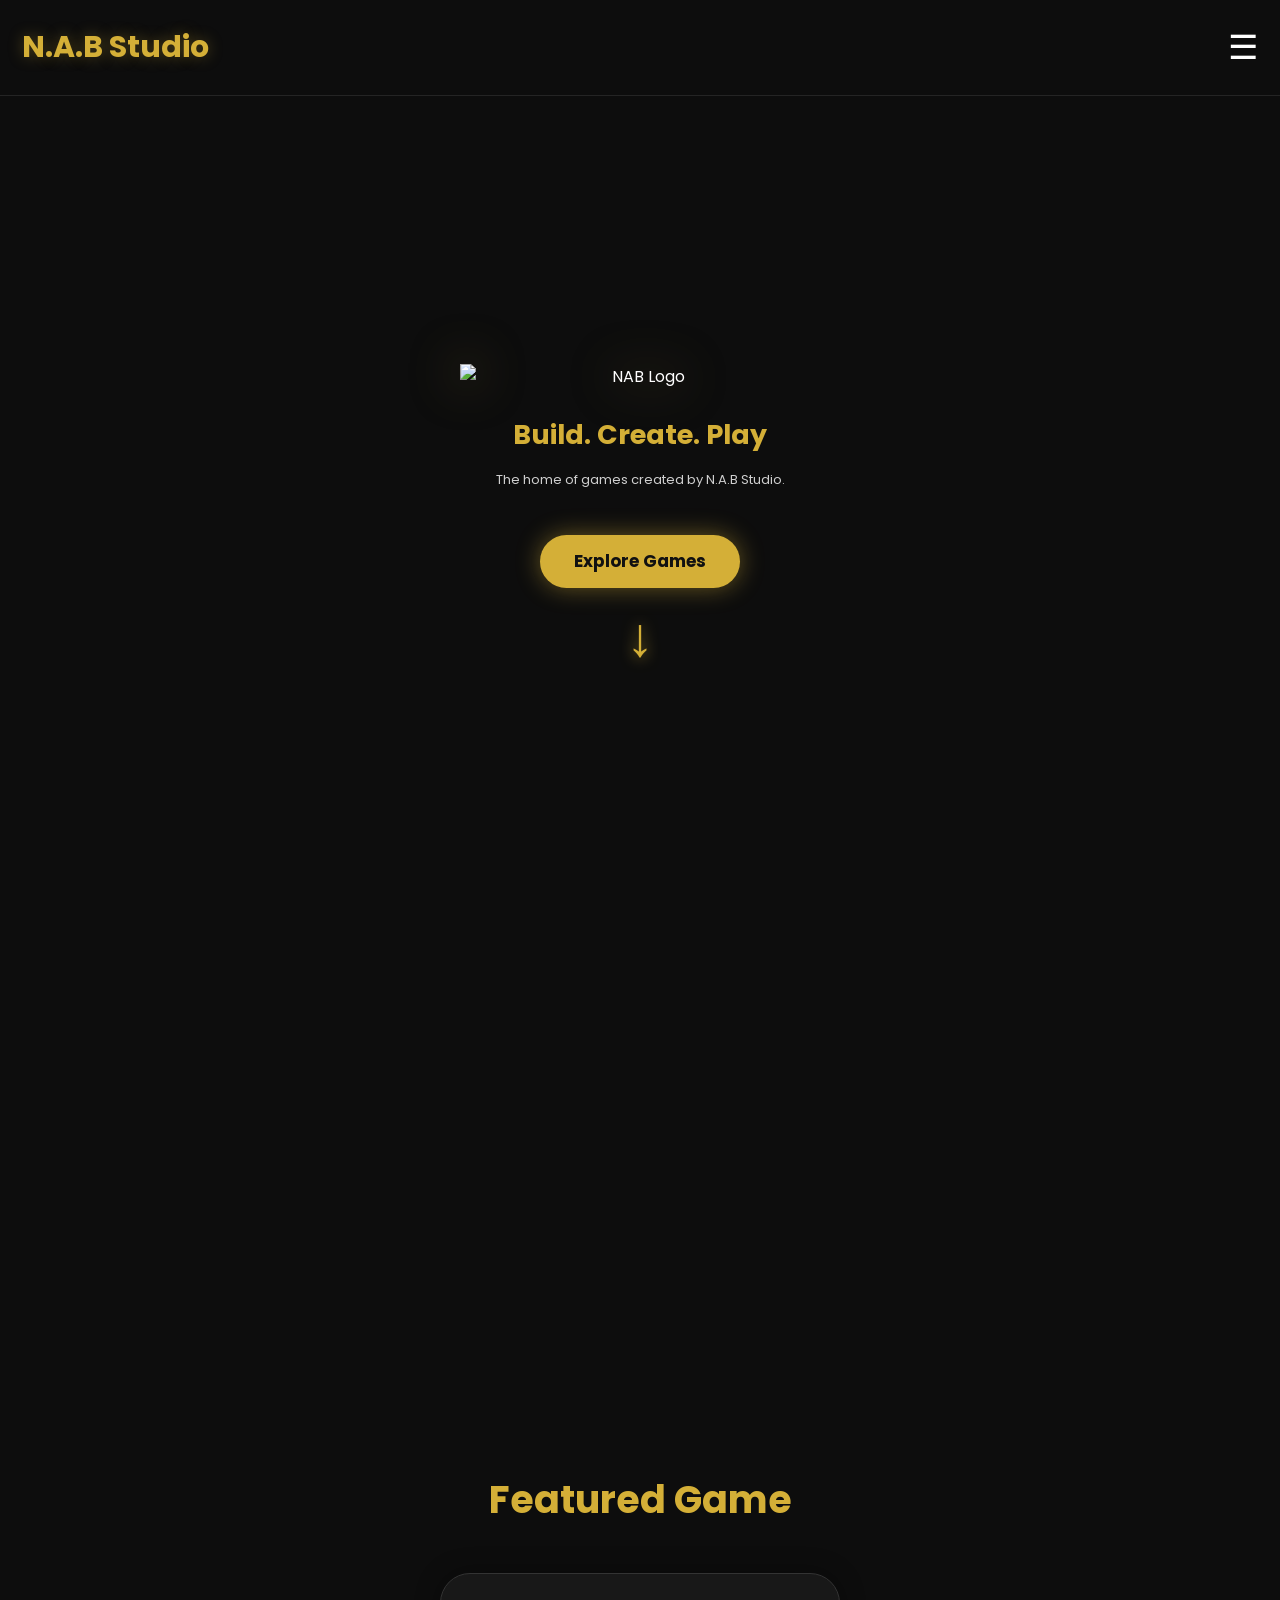
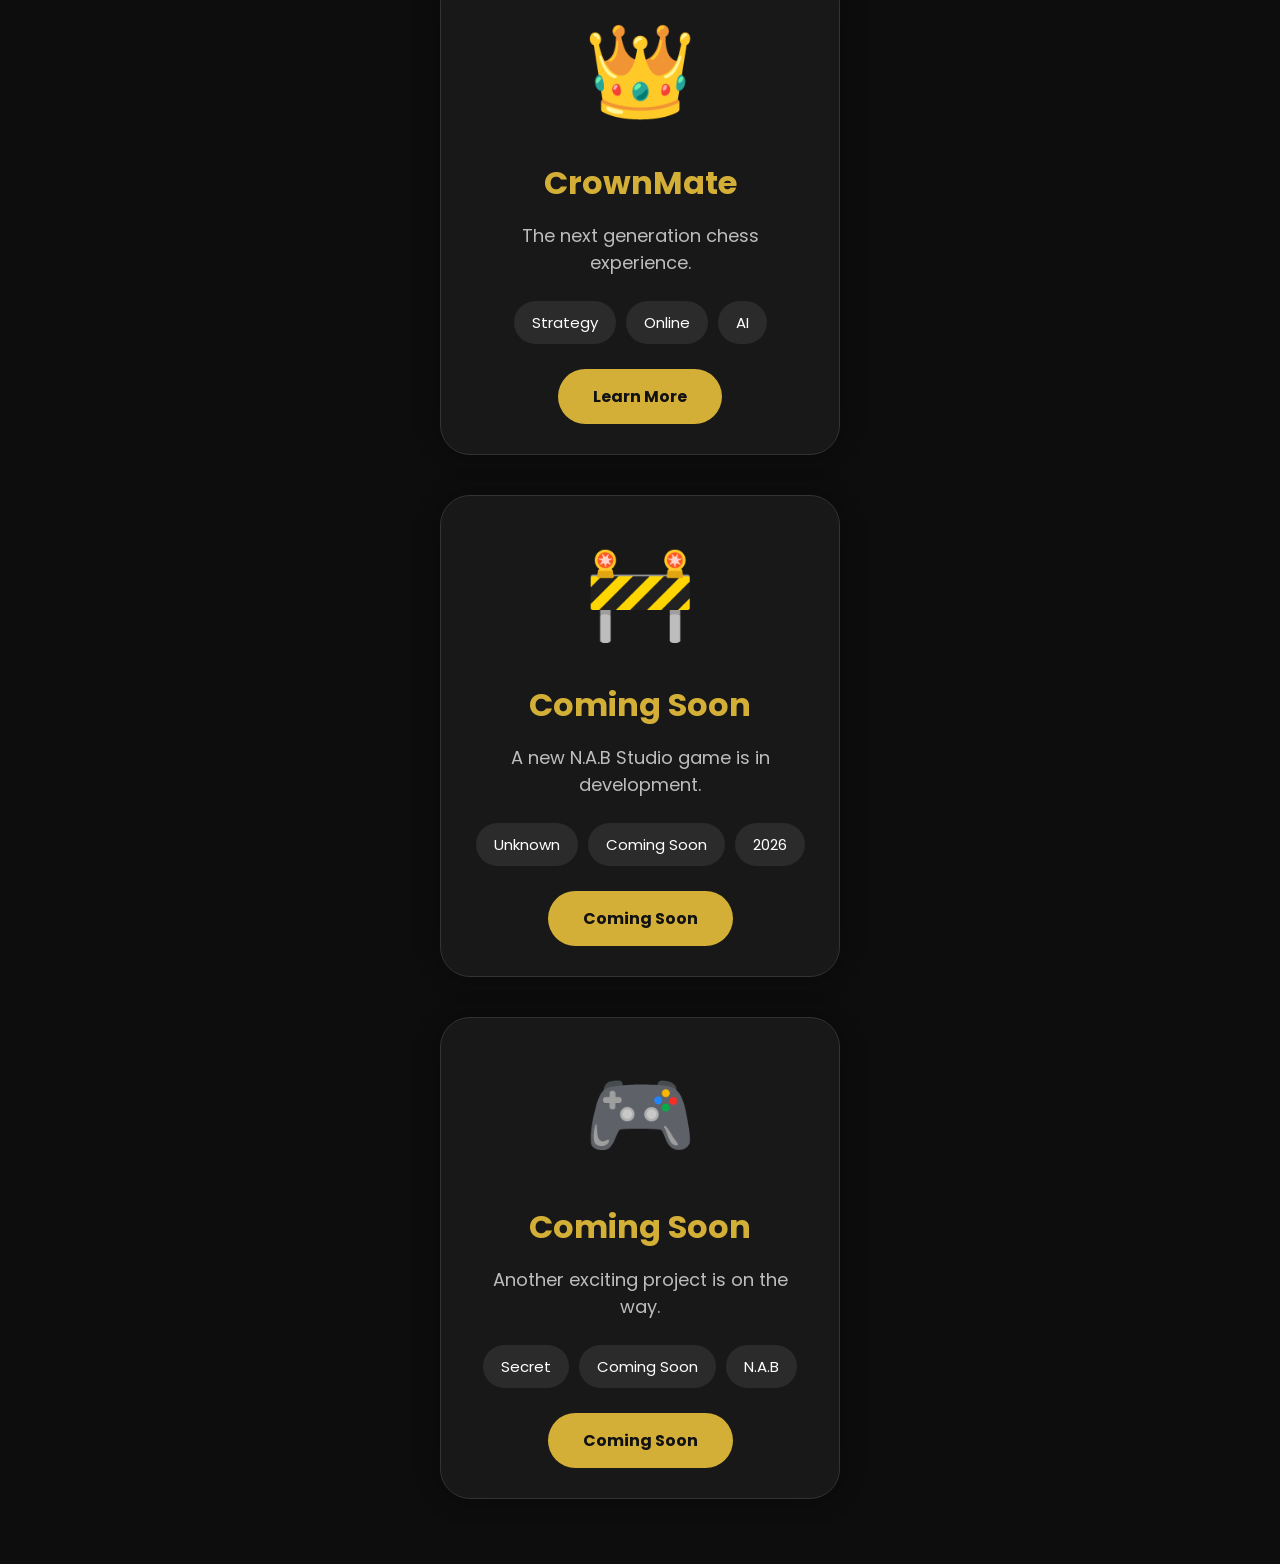
==== index.html @ 30e28c97 "First version of N.A.B Studio Initial upload of the N.A.B Studio website with Home, Web Games and Co" ====
<!DOCTYPE html>
<html lang="en">

<head>

<meta charset="UTF-8">

<meta name="viewport" content="width=device-width, initial-scale=1.0">

<title>N.A.B Studio</title>

<link rel="preconnect" href="https://fonts.googleapis.com">
<link rel="preconnect" href="https://fonts.gstatic.com" crossorigin>

<link href="https://fonts.googleapis.com/css2?family=Cinzel:wght@500;700&family=Poppins:wght@300;400;600;700&display=swap" rel="stylesheet">

<link rel="stylesheet" href="style.css">

</head>

<body>

<!-- Intro -->

<div id="intro">

<h1>N.A.B Studio</h1>

<p>P R E S E N T S</p>

</div>

<!-- Header -->

<header>

<div class="logo">

N.A.B Studio

</div>

<div class="menu">

☰

</div>

</header>

<div class="overlay"></div>

<nav class="side-menu">

<div class="close-btn">✕</div>

<a href="#">🏠 Home</a>

<a href="#">🎮 Games</a>

<a href="webgames.html">🌐 Web Games</a>

<a href="comingsoon.html">📰 News</a>
<a href="comingsoon.html">👤 Profile</a>
<a href="comingsoon.html">⚙ Settings</a>
<a href="comingsoon.html">📞 Contact</a>

</nav>

<!-- Hero -->

<section class="hero">

  <img
    src="assets/images/logo.png"
    class="hero-logo"
    alt="NAB Logo">

  <h1>Build. Create. Play</h1>

  <p>
    The home of games created by N.A.B Studio.
  </p>

  <a href="#" class="button">
    Explore Games
  </a>

  <div class="scroll">
    ↓
  </div>

</section>

<!-- Featured Game -->

<section class="games">

  <h2>Featured Game</h2>

  <div class="game-card">

    <div class="game-image">
      👑
    </div>

    <h3>CrownMate</h3>

    <p>
      The next generation chess experience.
    </p>

    <div class="tags">

      <span>Strategy</span>

      <span>Online</span>

      <span>AI</span>

    </div>

    <a href="#" class="learn">
      Learn More
    </a>

  </div>

<div class="game-card">

    <div class="game-image">
        🚧
    </div>

    <h3>Coming Soon</h3>

    <p>
        A new N.A.B Studio game is in development.
    </p>

    <div class="tags">
        <span>Unknown</span>
        <span>Coming Soon</span>
        <span>2026</span>
    </div>

    <a href="#" class="learn">
        Coming Soon
    </a>

</div>

<div class="game-card">

    <div class="game-image">
        🎮
    </div>

    <h3>Coming Soon</h3>

    <p>
        Another exciting project is on the way.
    </p>

    <div class="tags">
        <span>Secret</span>
        <span>Coming Soon</span>
        <span>N.A.B</span>
    </div>

    <a href="#" class="learn">
        Coming Soon
    </a>

</div>

</section>
<script src="script.js"></script>

</body>
</html>
---- style.css ----
*{
margin:0;
padding:0;
box-sizing:border-box;
}

html{
scroll-behavior:smooth;
}

body{
background:#0D0D0D;
color:white;
font-family:'Poppins',sans-serif;
overflow-x:hidden;
}

/* ===== INTRO ===== */

#intro{
position:fixed;
top:0;
left:0;
width:100%;
height:100%;
background:#0D0D0D;
display:flex;
flex-direction:column;
justify-content:center;
align-items:center;
z-index:9999;
animation:introFade 3s forwards;
}

#intro h1{
font-family:'Poppins',sans-serif;

font-weight:760;

color:#D4AF37;

letter-spacing:4px;
}

#intro p{
margin-top:12px;
color:#888;
letter-spacing:8px;
font-size:14px;
}

@keyframes introFade{

0%,70%{
opacity:1;
}

100%{
opacity:0;
visibility:hidden;
}

}

/* ===== HEADER ===== */

header{
display:flex;
justify-content:space-between;
align-items:center;
padding:22px;
border-bottom:1px solid #242424;
background:#0D0D0D;
position:sticky;
top:0;
z-index:100;
}

.logo{
font-size:30px;
font-weight:700;
color:#D4AF37;
text-shadow:0 0 15px rgba(212,175,55,.35);
}

.menu{
font-size:34px;
cursor:pointer;
}

/* ===== HERO ===== */

.hero{
min-height:150vh;
display:flex;
flex-direction:column;
justify-content:center;
align-items:center;
text-align:center;
padding:40px 20px;
}

.hero-logo{
width:360px;
margin-bottom:30px;
margin-top:-500px;
filter:drop-shadow(0 0 24px rgba(212,175,55,.55));
animation:logoFloat 4s ease-in-out infinite;
}

@keyframes logoFloat{

0%{
transform:translateY(0px);
}

50%{
transform:translateY(-11px);
}

100%{
transform:translateY(0px);
}

}

.hero h1{

font-size:27px;

font-weight:700;

color:#D4AF37;

line-height:1.2;

margin-bottom:18px;

text-align:center;

white-space:nowrap;

}

.hero p{

font-size:13px;

color:#CFCFCF;

max-width:650px;

margin-bottom:45px;

}

.button{

display:inline-flex;

justify-content:center;

align-items:center;

width:200px;

height:53px;

background:#D4AF37;

color:#111;

font-size:17px;

font-weight:700;

text-decoration:none;

border-radius:999px;

box-shadow:0 0 25px rgba(212,175,55,.45);

transition:.3s;

animation:pulse 2s infinite;

}

.button:hover{

transform:scale(1.05);

box-shadow:0 0 45px rgba(212,175,55,.8);

}

@keyframes pulse{
    0%{
        transform:scale(1);
    }

    50%{
        transform:scale(1.05);
    }

    100%{
        transform:scale(1);
    }
}

100%{

transform:scale(1);

}

.scroll{

margin-top:7px;

font-size:55px;

font-weight:bold;

color:#D4AF37;

text-shadow:0 0 15px rgba(212,175,55,.8);

animation:arrowMove 1.3s ease-in-out infinite;

user-select:none;

}

@keyframes arrowMove{

0%{
transform:translateY(0px);
}

50%{
transform:translateY(15px);
}

100%{
transform:translateY(0px);
}

}

/* ===== Glass Menu ===== */

.overlay{

position:fixed;

top:0;

left:0;

width:100%;

height:100%;

background:rgba(0,0,0,.55);

backdrop-filter:blur(4px);

opacity:0;

visibility:hidden;

transition:.35s;

z-index:998;

}

.overlay.active{

opacity:1;

visibility:visible;

}

.side-menu{

position:fixed;

top:0;

right:-280px;

width:280px;

height:100%;

background:rgba(30,30,30,.75);

backdrop-filter:blur(15px);

border-left:1px solid rgba(212,175,55,.3);

padding:30px;

display:flex;

flex-direction:column;

gap:22px;

transition:.35s;

z-index:999;

}

.side-menu.active{

right:0;

}

.side-menu a{

color:white;

text-decoration:none;

font-size:20px;

transition:.25s;

}

.side-menu a:hover{

color:#D4AF37;

padding-left:8px;

}

.close-btn{

font-size:32px;

color:#D4AF37;

cursor:pointer;

margin-bottom:20px;

}

.games{

padding:25px 20px;

text-align:center;

}

.games h2{

font-size:38px;

color:#D4AF37;

margin-bottom:45px;

}

.game-card{
    width:100%;
    max-width:400px;
    margin:40px auto;
    background:#181818;
    border:1px solid #333;
    border-radius:30px;
    padding:30px;
    box-shadow:0 0 25px rgba(0,0,0,.35);
}

.game-card:hover{
    transform:translateY(-8px);
    box-shadow:0 0 35px rgba(212,175,55,.25);
}

.game-image{

font-size:90px;

margin-bottom:20px;

}

.game-card h3{

font-size:32px;

color:#D4AF37;

margin-bottom:15px;

}

.game-card p{

font-size:18px;

color:#BDBDBD;

margin-bottom:25px;

}

.tags{

display:flex;

justify-content:center;

gap:10px;

margin-bottom:25px;

flex-wrap:wrap;

}

.tags span{

background:#2B2B2B;

padding:10px 18px;

border-radius:999px;

font-size:15px;

}

.learn{

display:inline-block;

padding:15px 35px;

background:#D4AF37;

color:#111;

text-decoration:none;

font-weight:bold;

border-radius:999px;

transition:.3s;

}

.learn:hover{

transform:scale(1.05);

}

.game-card{

opacity:0;

transform:translateY(60px);

transition:all .8s ease;

}

.game-card.show{

opacity:1;

transform:translateY(0);

}

/* ===== WEB GAMES GRID ===== */

.games-grid{
    display:grid;
    grid-template-columns:repeat(2,1fr);
    gap:20px;
    padding:20px;
}

.web-card{
    background:#181818;
    border:1px solid #333;
    border-radius:20px;
    padding:20px;
    text-align:center;
    transition:.3s;
}

.web-card:hover{
    transform:translateY(-5px);
    border-color:#D4AF37;
    box-shadow:0 0 20px rgba(212,175,55,.3);
}

.web-icon{
    font-size:55px;
    margin-bottom:15px;
}

.web-card h3{
    color:#D4AF37;
    font-size:22px;
}
   
.play-btn{
display:inline-block;
margin-top:15px;
padding:12px 28px;
background:#D4AF37;
color:#111;
text-decoration:none;
font-weight:700;
font-size:17px;
border-radius:40px;
transition:.3s;
box-shadow:0 0 20px rgba(212,175,55,.35);
}

.play-btn:hover{
transform:scale(1.08);
box-shadow:0 0 35px rgba(212,175,55,.7);
}

/* ===== SEARCH BOX ===== */

.search-box{
display:flex;
justify-content:center;
margin:30px 0;
padding:0 20px;
}

.search-box input{
width:100%;
max-width:500px;
height:55px;
background:#181818;
border:2px solid #D4AF37;
border-radius:50px;
padding:0 20px;
color:#fff;
font-size:18px;
outline:none;
box-shadow:0 0 15px rgba(212,175,55,.25);
transition:.3s;
}

.search-box input::placeholder{
color:#888;
}

.search-box input:focus{
box-shadow:0 0 25px rgba(212,175,55,.5);
border-color:#FFD95A;
}

/* ===== FINAL FIX ===== */

.search-box input{
    width:100% !important;
    max-width:380px !important;
    height:52px !important;
    border:none !important;
    outline:none !important;
    border-radius:30px !important;
    background:#1f1f1f !important;
    color:#fff !important;
    font-size:17px !important;
    padding:0 20px !important;
    box-shadow:0 0 18px rgba(212,175,55,.18) !important;
}

.search-box input::placeholder{
    color:#999 !important;
}

.play-btn{
    display:inline-flex !important;
    align-items:center !important;
    justify-content:center !important;
    width:130px !important;
    height:46px !important;
    background:#D4AF37 !important;
    color:#111 !important;
    text-decoration:none !important;
    border-radius:50px !important;
    font-weight:700 !important;
    font-size:18px !important;
    margin-top:18px !important;
    box-shadow:0 0 20px rgba(212,175,55,.35) !important;
}

.play-btn:hover{
    transform:scale(1.06);
}

/* ===== SNAKE PAGE ===== */

.snake-page{
    display:flex;
    flex-direction:column;
    align-items:center;
    padding:40px 20px;
}

.snake-page h1{
    color:#D4AF37;
    font-size:42px;
    margin-bottom:10px;
}

.snake-page p{
    color:#bbb;
    margin-bottom:25px;
}

.score{
    font-size:22px;
    font-weight:700;
    color:#D4AF37;
    margin-bottom:20px;
}

#gameCanvas{
    background:#111;
    border:3px solid #D4AF37;
    border-radius:18px;
    box-shadow:0 0 25px rgba(212,175,55,.25);
}

.controls{
    margin-top:30px;
    display:flex;
    flex-direction:column;
    align-items:center;
    gap:12px;
}

.middle{
    display:flex;
    gap:12px;
}

.controls button{
   
   /* ===== COMING SOON PAGE ===== */

.coming{
    width:100%;
    height:100vh;
    background:#0D0D0D;
    display:flex;
    flex-direction:column;
    justify-content:center;
    align-items:center;
    text-align:center;
}

.coming h1{
    font-size:90px;
    margin-bottom:20px;
}

.coming h2{
    font-size:48px;
    color:#D4AF37;
    text-shadow:0 0 25px rgba(212,175,55,.8);
    margin-bottom:15px;
    letter-spacing:3px;
}

.coming p{
    color:#BDBDBD;
    font-size:18px;
    margin-bottom:40px;
}
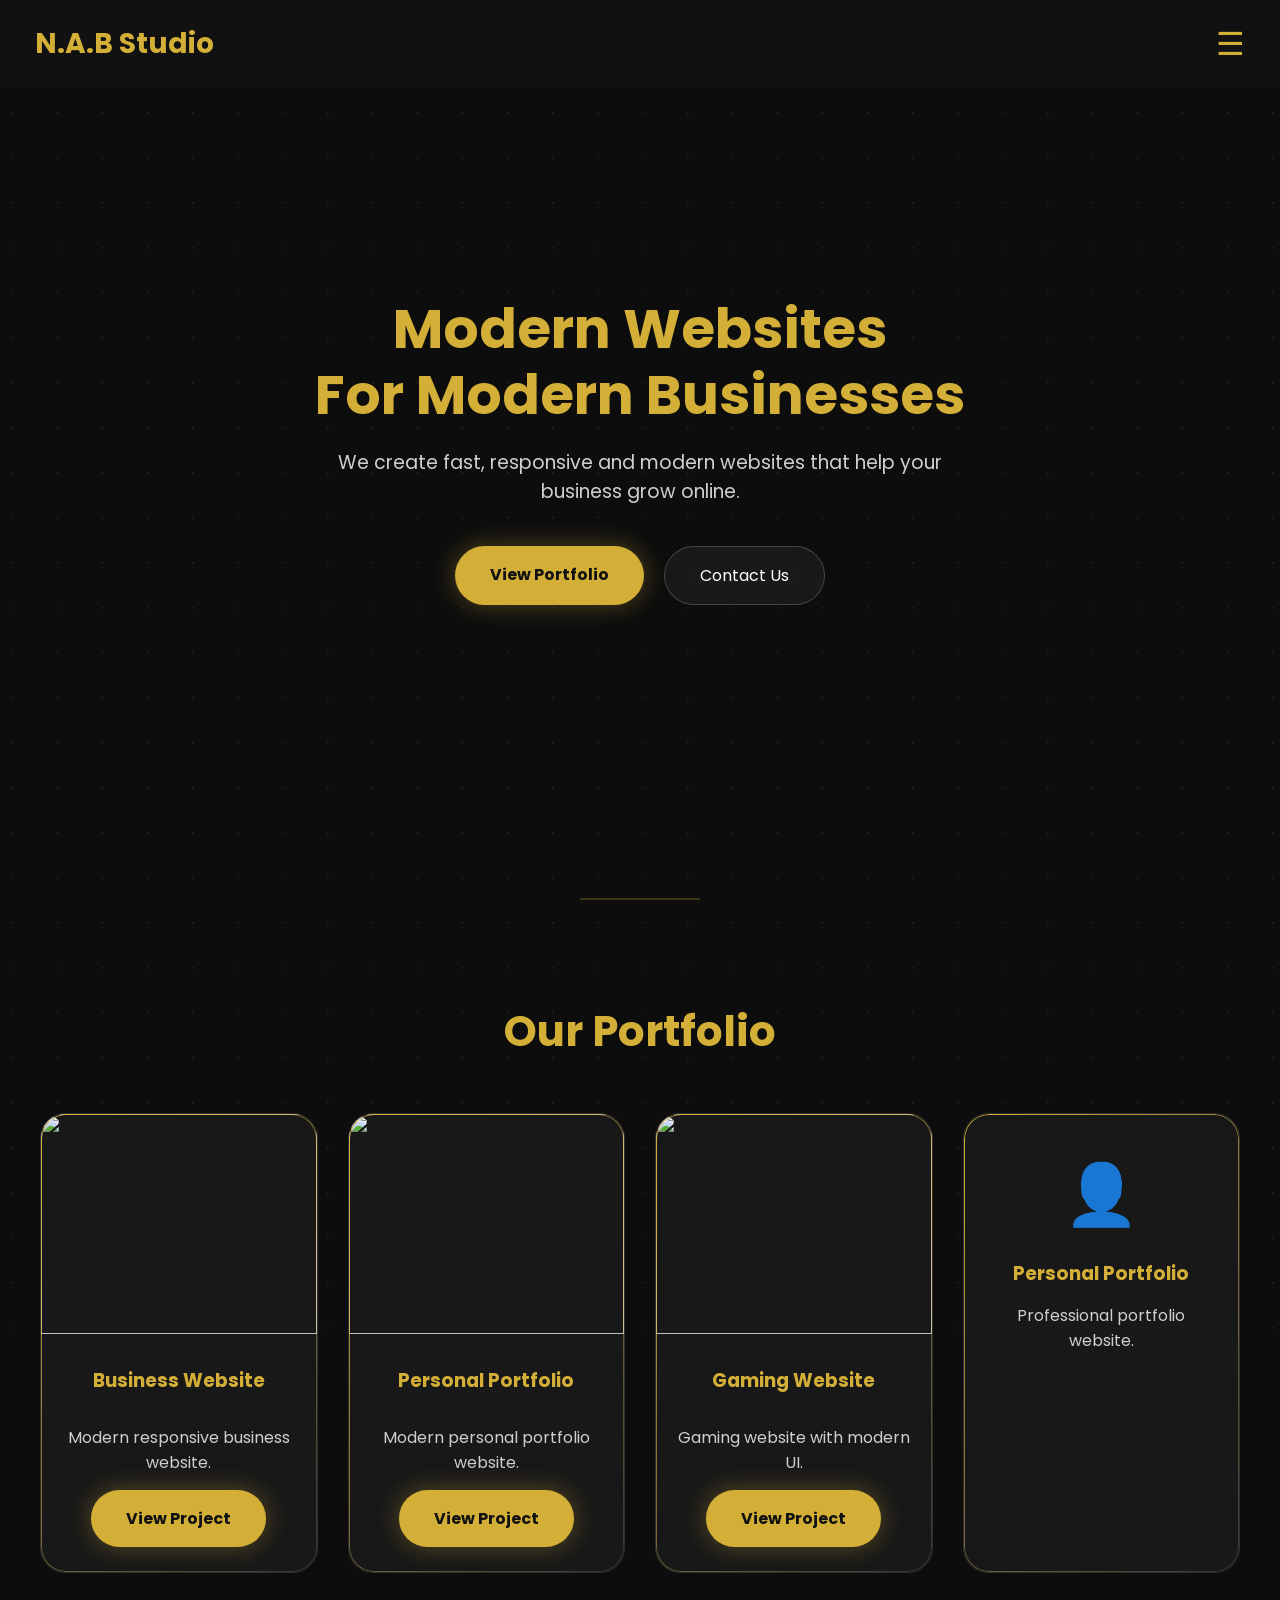
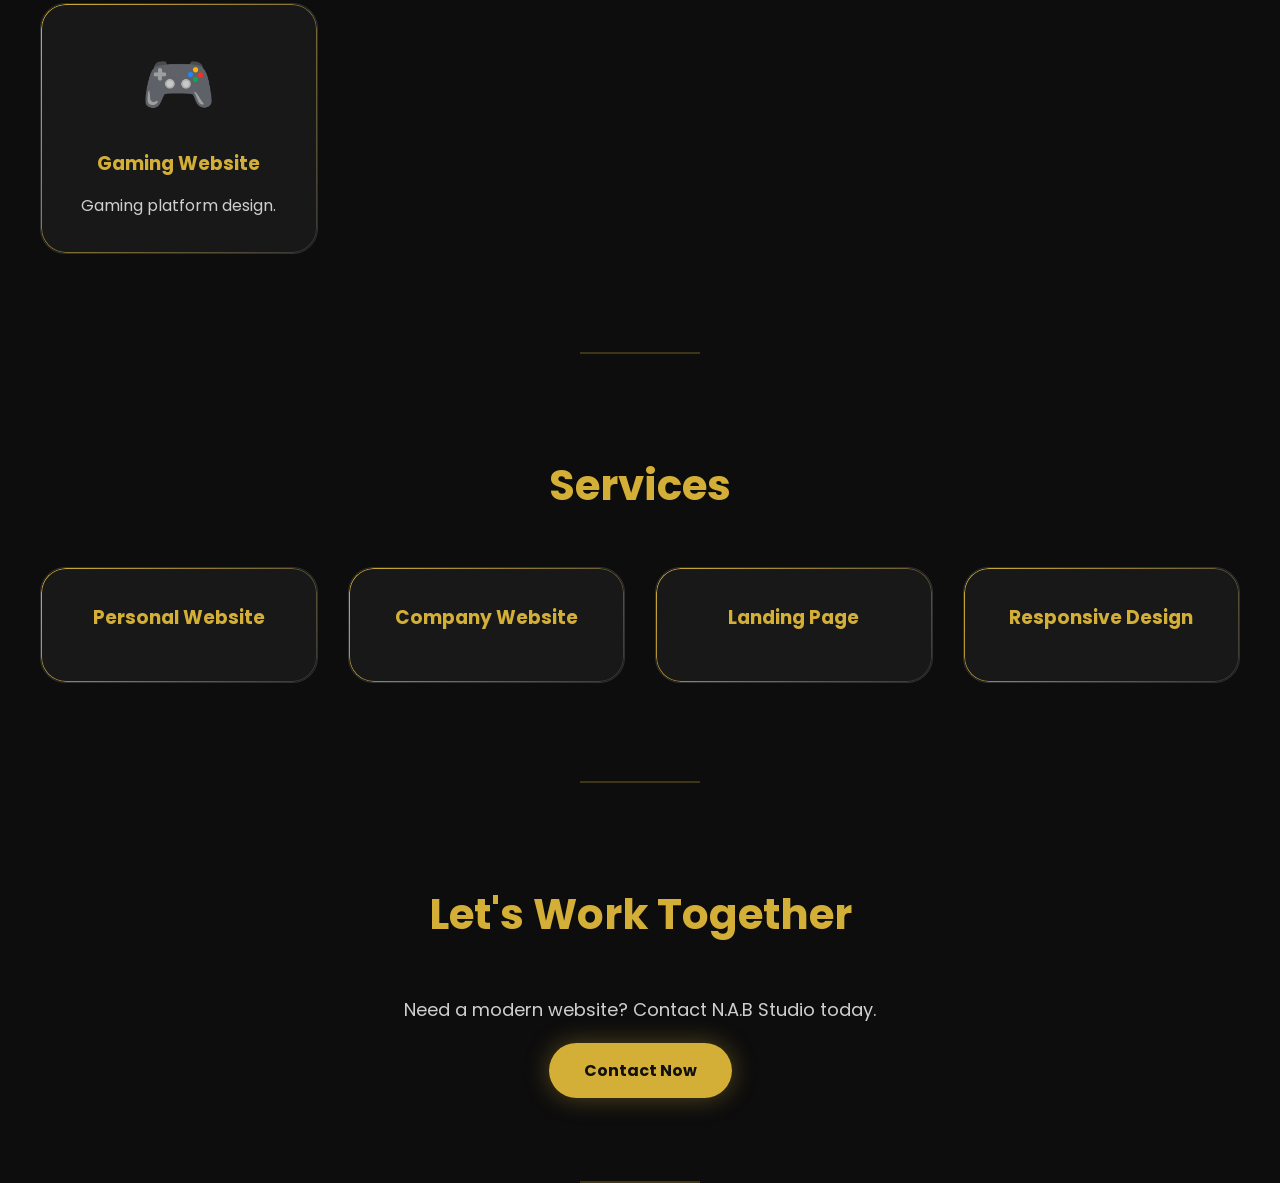
==== commit f15aaa8b: "Add files via upload" ====
--- a/index.html
+++ b/index.html
@@ -4,15 +4,14 @@
 <head>
 
 <meta charset="UTF-8">
-
 <meta name="viewport" content="width=device-width, initial-scale=1.0">
 
-<title>N.A.B Studio</title>
+<title>N.A.B Studio | Web Design</title>
 
 <link rel="preconnect" href="https://fonts.googleapis.com">
 <link rel="preconnect" href="https://fonts.gstatic.com" crossorigin>
 
-<link href="https://fonts.googleapis.com/css2?family=Cinzel:wght@500;700&family=Poppins:wght@300;400;600;700&display=swap" rel="stylesheet">
+<link href="https://fonts.googleapis.com/css2?family=Poppins:wght@300;400;600;700&display=swap" rel="stylesheet">
 
 <link rel="stylesheet" href="style.css">
 
@@ -20,30 +19,14 @@
 
 <body>
 
-<!-- Intro -->
-
-<div id="intro">
-
-<h1>N.A.B Studio</h1>
-
-<p>P R E S E N T S</p>
-
-</div>
-
-<!-- Header -->
-
 <header>
 
 <div class="logo">
-
 N.A.B Studio
-
 </div>
 
 <div class="menu">
-
 ☰
-
 </div>
 
 </header>
@@ -54,128 +37,184 @@
 
 <div class="close-btn">✕</div>
 
-<a href="#">🏠 Home</a>
-
-<a href="#">🎮 Games</a>
-
-<a href="webgames.html">🌐 Web Games</a>
-
-<a href="comingsoon.html">📰 News</a>
-<a href="comingsoon.html">👤 Profile</a>
-<a href="comingsoon.html">⚙ Settings</a>
-<a href="comingsoon.html">📞 Contact</a>
+<a href="#home">🏠 Home</a>
+<a href="#portfolio">💼 Portfolio</a>
+<a href="#services">🚀 Services</a>
+<a href="#contact">📞 Contact</a>
 
 </nav>
 
-<!-- Hero -->
-
-<section class="hero">
-
-  <img
-    src="assets/images/logo.png"
-    class="hero-logo"
-    alt="NAB Logo">
-
-  <h1>Build. Create. Play</h1>
-
-  <p>
-    The home of games created by N.A.B Studio.
-  </p>
-
-  <a href="#" class="button">
-    Explore Games
-  </a>
-
-  <div class="scroll">
-    ↓
-  </div>
-
-</section>
-
-<!-- Featured Game -->
-
-<section class="games">
-
-  <h2>Featured Game</h2>
-
-  <div class="game-card">
-
-    <div class="game-image">
-      👑
-    </div>
-
-    <h3>CrownMate</h3>
-
-    <p>
-      The next generation chess experience.
-    </p>
-
-    <div class="tags">
-
-      <span>Strategy</span>
-
-      <span>Online</span>
-
-      <span>AI</span>
-
-    </div>
-
-    <a href="#" class="learn">
-      Learn More
-    </a>
-
-  </div>
-
-<div class="game-card">
-
-    <div class="game-image">
-        🚧
-    </div>
-
-    <h3>Coming Soon</h3>
-
-    <p>
-        A new N.A.B Studio game is in development.
-    </p>
-
-    <div class="tags">
-        <span>Unknown</span>
-        <span>Coming Soon</span>
-        <span>2026</span>
-    </div>
-
-    <a href="#" class="learn">
-        Coming Soon
-    </a>
-
-</div>
-
-<div class="game-card">
-
-    <div class="game-image">
-        🎮
-    </div>
-
-    <h3>Coming Soon</h3>
-
-    <p>
-        Another exciting project is on the way.
-    </p>
-
-    <div class="tags">
-        <span>Secret</span>
-        <span>Coming Soon</span>
-        <span>N.A.B</span>
-    </div>
-
-    <a href="#" class="learn">
-        Coming Soon
-    </a>
-
-</div>
-
-</section>
+<!-- HERO -->
+
+<section class="hero" id="home">
+
+<h1>
+Modern Websites
+<br>
+For Modern Businesses
+</h1>
+
+<p>
+
+We create fast, responsive and modern websites
+that help your business grow online.
+
+</p>
+
+<div class="hero-buttons">
+
+<a href="#portfolio" class="gold-btn">
+View Portfolio
+</a>
+
+<a href="#contact" class="glass-btn">
+Contact Us
+</a>
+
+</div>
+
+</section>
+
+<!-- PORTFOLIO -->
+
+<section class="portfolio" id="portfolio">
+
+<h2>Our Portfolio</h2>
+
+<div class="cards">
+
+<div class="card portfolio-card">
+
+<img src="https://placehold.co/600x400/111111/D4AF37?text=Project+1">
+
+<h3>Business Website</h3>
+
+<p>
+Modern responsive business website.
+</p>
+
+<a href="#" class="gold-btn">
+View Project
+</a>
+
+</div>
+
+<div class="card portfolio-card">
+
+<img src="https://placehold.co/600x400/111111/D4AF37?text=Project+2">
+
+<h3>Personal Portfolio</h3>
+
+<p>
+Modern personal portfolio website.
+</p>
+
+<a href="#" class="gold-btn">
+View Project
+</a>
+
+</div>
+
+<div class="card portfolio-card">
+
+<img src="https://placehold.co/600x400/111111/D4AF37?text=Project+3">
+
+<h3>Gaming Website</h3>
+
+<p>
+Gaming website with modern UI.
+</p>
+
+<a href="#" class="gold-btn">
+View Project
+</a>
+
+</div>
+
+<div class="card">
+
+<div class="icon">👤</div>
+
+<h3>Personal Portfolio</h3>
+
+<p>Professional portfolio website.</p>
+
+</div>
+
+<div class="card">
+
+<div class="icon">🎮</div>
+
+<h3>Gaming Website</h3>
+
+<p>Gaming platform design.</p>
+
+</div>
+
+</div>
+
+</section>
+
+<!-- SERVICES -->
+
+<section class="services" id="services">
+
+<h2>Services</h2>
+
+<div class="cards">
+
+<div class="card">
+
+<h3>Personal Website</h3>
+
+</div>
+
+<div class="card">
+
+<h3>Company Website</h3>
+
+</div>
+
+<div class="card">
+
+<h3>Landing Page</h3>
+
+</div>
+
+<div class="card">
+
+<h3>Responsive Design</h3>
+
+</div>
+
+</div>
+
+</section>
+
+<!-- CONTACT -->
+
+<section class="contact" id="contact">
+
+<h2>Let's Work Together</h2>
+
+<p>
+
+Need a modern website?
+
+Contact N.A.B Studio today.
+
+</p>
+
+<a href="#" class="gold-btn">
+
+Contact Now
+
+</a>
+
+</section>
+
 <script src="script.js"></script>
 
 </body>
+
 </html>
--- a/style.css
+++ b/style.css
@@ -2,693 +2,378 @@
 margin:0;
 padding:0;
 box-sizing:border-box;
-}
-
-html{
+font-family:'Poppins',sans-serif;
 scroll-behavior:smooth;
 }
 
 body{
-background:#0D0D0D;
+background:#0d0d0d;
 color:white;
-font-family:'Poppins',sans-serif;
 overflow-x:hidden;
 }
 
-/* ===== INTRO ===== */
-
-#intro{
+/* HEADER */
+
+header{
+position:fixed;
+top:0;
+left:0;
+width:100%;
+display:flex;
+justify-content:space-between;
+align-items:center;
+padding:20px 35px;
+background:rgba(20,20,20,.65);
+backdrop-filter:blur(15px);
+z-index:1000;
+}
+
+.logo{
+font-size:28px;
+font-weight:700;
+color:#D4AF37;
+}
+
+.menu{
+font-size:32px;
+cursor:pointer;
+color:#D4AF37;
+}
+
+/* HERO */
+
+.hero{
+min-height:100vh;
+display:flex;
+flex-direction:column;
+justify-content:center;
+align-items:center;
+text-align:center;
+padding:30px;
+}
+
+.hero h1{
+font-size:55px;
+color:#D4AF37;
+margin-bottom:20px;
+line-height:1.2;
+}
+
+.hero p{
+max-width:650px;
+font-size:19px;
+color:#cfcfcf;
+margin-bottom:40px;
+}
+
+.hero-buttons{
+display:flex;
+gap:20px;
+flex-wrap:wrap;
+justify-content:center;
+}
+
+/* BUTTONS */
+
+.gold-btn{
+padding:16px 35px;
+background:#D4AF37;
+color:#111;
+text-decoration:none;
+border-radius:50px;
+font-weight:700;
+transition:.3s;
+box-shadow:0 0 25px rgba(212,175,55,.35);
+}
+
+.gold-btn:hover{
+transform:translateY(-5px);
+box-shadow:0 0 35px rgba(212,175,55,.6);
+}
+
+.glass-btn{
+padding:16px 35px;
+text-decoration:none;
+color:white;
+border:1px solid rgba(255,255,255,.2);
+background:rgba(255,255,255,.05);
+backdrop-filter:blur(12px);
+border-radius:50px;
+transition:.3s;
+}
+
+.glass-btn:hover{
+background:rgba(255,255,255,.12);
+}
+
+/* SECTIONS */
+
+section{
+padding:100px 25px;
+}
+
+section h2{
+text-align:center;
+font-size:42px;
+color:#D4AF37;
+margin-bottom:50px;
+}
+
+/* CARDS */
+
+.cards{
+display:grid;
+grid-template-columns:repeat(auto-fit,minmax(240px,1fr));
+gap:30px;
+max-width:1200px;
+margin:auto;
+}
+
+.card{
+background:#181818;
+padding:35px;
+border-radius:25px;
+border:1px solid #2f2f2f;
+text-align:center;
+transition:.35s;
+}
+
+.card:hover{
+transform:translateY(-10px);
+border-color:#D4AF37;
+box-shadow:0 0 30px rgba(212,175,55,.25);
+}
+
+.icon{
+font-size:60px;
+margin-bottom:20px;
+}
+
+.card h3{
+color:#D4AF37;
+margin-bottom:15px;
+}
+
+.card p{
+color:#cfcfcf;
+}
+
+/* CONTACT */
+
+.contact{
+text-align:center;
+}
+
+.contact p{
+margin-bottom:35px;
+font-size:18px;
+color:#cfcfcf;
+}
+
+/* MENU */
+
+.overlay{
 position:fixed;
 top:0;
 left:0;
 width:100%;
 height:100%;
-background:#0D0D0D;
+background:rgba(0,0,0,.6);
+opacity:0;
+visibility:hidden;
+transition:.3s;
+z-index:998;
+}
+
+.overlay.active{
+opacity:1;
+visibility:visible;
+}
+
+.side-menu{
+position:fixed;
+right:-280px;
+top:0;
+width:280px;
+height:100%;
+background:#151515;
+padding:35px;
 display:flex;
 flex-direction:column;
-justify-content:center;
-align-items:center;
-z-index:9999;
-animation:introFade 3s forwards;
-}
-
-#intro h1{
-font-family:'Poppins',sans-serif;
-
-font-weight:760;
-
-color:#D4AF37;
-
-letter-spacing:4px;
-}
-
-#intro p{
-margin-top:12px;
+gap:25px;
+transition:.35s;
+z-index:999;
+}
+
+.side-menu.active{
+right:0;
+}
+
+.side-menu a{
+color:white;
+text-decoration:none;
+font-size:20px;
+}
+
+.side-menu a:hover{
+color:#D4AF37;
+}
+
+.close-btn{
+font-size:32px;
+color:#D4AF37;
+cursor:pointer;
+}
+
+/* ===== Floating Background ===== */
+
+body::before{
+content:"";
+position:fixed;
+top:-50%;
+left:-50%;
+width:200%;
+height:200%;
+background:
+radial-gradient(circle,#D4AF3720 1px,transparent 1px);
+background-size:45px 45px;
+animation:bgMove 18s linear infinite;
+z-index:-1;
+}
+
+@keyframes bgMove{
+0%{
+transform:translate(0,0);
+}
+100%{
+transform:translate(45px,45px);
+}
+}
+
+/* ===== HERO Animation ===== */
+
+.hero h1{
+animation:fadeUp 1s ease;
+}
+
+.hero p{
+animation:fadeUp 1.4s ease;
+}
+
+.hero-buttons{
+animation:fadeUp 1.8s ease;
+}
+
+@keyframes fadeUp{
+from{
+opacity:0;
+transform:translateY(40px);
+}
+to{
+opacity:1;
+transform:translateY(0);
+}
+}
+
+/* ===== Section Line ===== */
+
+section{
+position:relative;
+}
+
+section::after{
+content:"";
+position:absolute;
+bottom:0;
+left:50%;
+transform:translateX(-50%);
+width:120px;
+height:2px;
+background:#D4AF37;
+opacity:.25;
+}
+
+/* ===== Card Glow ===== */
+
+.card::before{
+content:"";
+position:absolute;
+inset:0;
+border-radius:25px;
+padding:1px;
+background:linear-gradient(135deg,#D4AF37,#ffffff20);
+-webkit-mask:
+linear-gradient(#fff 0 0) content-box,
+linear-gradient(#fff 0 0);
+-webkit-mask-composite:xor;
+mask-composite:exclude;
+pointer-events:none;
+}
+
+.card{
+position:relative;
+overflow:hidden;
+}
+
+/* ===== Footer ===== */
+
+footer{
+padding:35px;
+text-align:center;
 color:#888;
-letter-spacing:8px;
-font-size:14px;
-}
-
-@keyframes introFade{
-
-0%,70%{
-opacity:1;
-}
-
-100%{
-opacity:0;
-visibility:hidden;
-}
-
-}
-
-/* ===== HEADER ===== */
-
-header{
-display:flex;
-justify-content:space-between;
-align-items:center;
-padding:22px;
-border-bottom:1px solid #242424;
-background:#0D0D0D;
-position:sticky;
-top:0;
-z-index:100;
-}
-
-.logo{
-font-size:30px;
+border-top:1px solid #2b2b2b;
+margin-top:60px;
+}
+
+footer span{
+color:#D4AF37;
 font-weight:700;
-color:#D4AF37;
-text-shadow:0 0 15px rgba(212,175,55,.35);
-}
-
-.menu{
-font-size:34px;
-cursor:pointer;
-}
-
-/* ===== HERO ===== */
-
-.hero{
-min-height:150vh;
-display:flex;
-flex-direction:column;
-justify-content:center;
-align-items:center;
-text-align:center;
-padding:40px 20px;
-}
-
-.hero-logo{
-width:360px;
-margin-bottom:30px;
-margin-top:-500px;
-filter:drop-shadow(0 0 24px rgba(212,175,55,.55));
-animation:logoFloat 4s ease-in-out infinite;
-}
-
-@keyframes logoFloat{
-
-0%{
-transform:translateY(0px);
-}
-
-50%{
-transform:translateY(-11px);
-}
-
-100%{
-transform:translateY(0px);
-}
-
-}
-
-.hero h1{
-
-font-size:27px;
-
-font-weight:700;
-
-color:#D4AF37;
-
-line-height:1.2;
-
-margin-bottom:18px;
-
-text-align:center;
-
-white-space:nowrap;
-
-}
-
-.hero p{
-
-font-size:13px;
-
-color:#CFCFCF;
-
-max-width:650px;
-
-margin-bottom:45px;
-
-}
-
-.button{
-
-display:inline-flex;
-
-justify-content:center;
-
-align-items:center;
-
-width:200px;
-
-height:53px;
-
-background:#D4AF37;
-
-color:#111;
-
-font-size:17px;
-
-font-weight:700;
-
-text-decoration:none;
-
-border-radius:999px;
-
-box-shadow:0 0 25px rgba(212,175,55,.45);
-
-transition:.3s;
-
-animation:pulse 2s infinite;
-
-}
-
-.button:hover{
-
-transform:scale(1.05);
-
-box-shadow:0 0 45px rgba(212,175,55,.8);
-
-}
-
-@keyframes pulse{
-    0%{
-        transform:scale(1);
-    }
-
-    50%{
-        transform:scale(1.05);
-    }
-
-    100%{
-        transform:scale(1);
-    }
-}
-
-100%{
-
-transform:scale(1);
-
-}
-
-.scroll{
-
-margin-top:7px;
-
-font-size:55px;
-
-font-weight:bold;
-
-color:#D4AF37;
-
-text-shadow:0 0 15px rgba(212,175,55,.8);
-
-animation:arrowMove 1.3s ease-in-out infinite;
-
-user-select:none;
-
-}
-
-@keyframes arrowMove{
-
-0%{
-transform:translateY(0px);
-}
-
-50%{
-transform:translateY(15px);
-}
-
-100%{
-transform:translateY(0px);
-}
-
-}
-
-/* ===== Glass Menu ===== */
-
-.overlay{
-
-position:fixed;
-
-top:0;
-
-left:0;
+}
+
+/* Portfolio */
+
+.portfolio-card{
+
+padding:0;
+
+overflow:hidden;
+
+}
+
+.portfolio-card img{
 
 width:100%;
 
-height:100%;
-
-background:rgba(0,0,0,.55);
-
-backdrop-filter:blur(4px);
-
-opacity:0;
-
-visibility:hidden;
-
-transition:.35s;
-
-z-index:998;
-
-}
-
-.overlay.active{
-
-opacity:1;
-
-visibility:visible;
-
-}
-
-.side-menu{
-
-position:fixed;
-
-top:0;
-
-right:-280px;
-
-width:280px;
-
-height:100%;
-
-background:rgba(30,30,30,.75);
-
-backdrop-filter:blur(15px);
-
-border-left:1px solid rgba(212,175,55,.3);
-
-padding:30px;
-
-display:flex;
-
-flex-direction:column;
-
-gap:22px;
-
-transition:.35s;
-
-z-index:999;
-
-}
-
-.side-menu.active{
-
-right:0;
-
-}
-
-.side-menu a{
-
-color:white;
-
-text-decoration:none;
-
-font-size:20px;
-
-transition:.25s;
-
-}
-
-.side-menu a:hover{
-
-color:#D4AF37;
-
-padding-left:8px;
-
-}
-
-.close-btn{
-
-font-size:32px;
-
-color:#D4AF37;
-
-cursor:pointer;
-
-margin-bottom:20px;
-
-}
-
-.games{
-
-padding:25px 20px;
-
-text-align:center;
-
-}
-
-.games h2{
-
-font-size:38px;
-
-color:#D4AF37;
-
-margin-bottom:45px;
-
-}
-
-.game-card{
-    width:100%;
-    max-width:400px;
-    margin:40px auto;
-    background:#181818;
-    border:1px solid #333;
-    border-radius:30px;
-    padding:30px;
-    box-shadow:0 0 25px rgba(0,0,0,.35);
-}
-
-.game-card:hover{
-    transform:translateY(-8px);
-    box-shadow:0 0 35px rgba(212,175,55,.25);
-}
-
-.game-image{
-
-font-size:90px;
-
-margin-bottom:20px;
-
-}
-
-.game-card h3{
-
-font-size:32px;
-
-color:#D4AF37;
-
-margin-bottom:15px;
-
-}
-
-.game-card p{
-
-font-size:18px;
-
-color:#BDBDBD;
+height:220px;
+
+object-fit:cover;
+
+transition:.4s;
+
+}
+
+.portfolio-card:hover img{
+
+transform:scale(1.08);
+
+}
+
+.portfolio-card h3{
+
+margin-top:25px;
+
+}
+
+.portfolio-card p{
+
+padding:15px;
+
+}
+
+.portfolio-card .gold-btn{
 
 margin-bottom:25px;
 
-}
-
-.tags{
-
-display:flex;
-
-justify-content:center;
-
-gap:10px;
-
-margin-bottom:25px;
-
-flex-wrap:wrap;
-
-}
-
-.tags span{
-
-background:#2B2B2B;
-
-padding:10px 18px;
-
-border-radius:999px;
-
-font-size:15px;
-
-}
-
-.learn{
-
 display:inline-block;
 
-padding:15px 35px;
-
-background:#D4AF37;
-
-color:#111;
-
-text-decoration:none;
-
-font-weight:bold;
-
-border-radius:999px;
-
-transition:.3s;
-
-}
-
-.learn:hover{
-
-transform:scale(1.05);
-
-}
-
-.game-card{
-
-opacity:0;
-
-transform:translateY(60px);
-
-transition:all .8s ease;
-
-}
-
-.game-card.show{
-
-opacity:1;
-
-transform:translateY(0);
-
-}
-
-/* ===== WEB GAMES GRID ===== */
-
-.games-grid{
-    display:grid;
-    grid-template-columns:repeat(2,1fr);
-    gap:20px;
-    padding:20px;
-}
-
-.web-card{
-    background:#181818;
-    border:1px solid #333;
-    border-radius:20px;
-    padding:20px;
-    text-align:center;
-    transition:.3s;
-}
-
-.web-card:hover{
-    transform:translateY(-5px);
-    border-color:#D4AF37;
-    box-shadow:0 0 20px rgba(212,175,55,.3);
-}
-
-.web-icon{
-    font-size:55px;
-    margin-bottom:15px;
-}
-
-.web-card h3{
-    color:#D4AF37;
-    font-size:22px;
-}
-   
-.play-btn{
-display:inline-block;
-margin-top:15px;
-padding:12px 28px;
-background:#D4AF37;
-color:#111;
-text-decoration:none;
-font-weight:700;
-font-size:17px;
-border-radius:40px;
-transition:.3s;
-box-shadow:0 0 20px rgba(212,175,55,.35);
-}
-
-.play-btn:hover{
-transform:scale(1.08);
-box-shadow:0 0 35px rgba(212,175,55,.7);
-}
-
-/* ===== SEARCH BOX ===== */
-
-.search-box{
-display:flex;
-justify-content:center;
-margin:30px 0;
-padding:0 20px;
-}
-
-.search-box input{
-width:100%;
-max-width:500px;
-height:55px;
-background:#181818;
-border:2px solid #D4AF37;
-border-radius:50px;
-padding:0 20px;
-color:#fff;
-font-size:18px;
-outline:none;
-box-shadow:0 0 15px rgba(212,175,55,.25);
-transition:.3s;
-}
-
-.search-box input::placeholder{
-color:#888;
-}
-
-.search-box input:focus{
-box-shadow:0 0 25px rgba(212,175,55,.5);
-border-color:#FFD95A;
-}
-
-/* ===== FINAL FIX ===== */
-
-.search-box input{
-    width:100% !important;
-    max-width:380px !important;
-    height:52px !important;
-    border:none !important;
-    outline:none !important;
-    border-radius:30px !important;
-    background:#1f1f1f !important;
-    color:#fff !important;
-    font-size:17px !important;
-    padding:0 20px !important;
-    box-shadow:0 0 18px rgba(212,175,55,.18) !important;
-}
-
-.search-box input::placeholder{
-    color:#999 !important;
-}
-
-.play-btn{
-    display:inline-flex !important;
-    align-items:center !important;
-    justify-content:center !important;
-    width:130px !important;
-    height:46px !important;
-    background:#D4AF37 !important;
-    color:#111 !important;
-    text-decoration:none !important;
-    border-radius:50px !important;
-    font-weight:700 !important;
-    font-size:18px !important;
-    margin-top:18px !important;
-    box-shadow:0 0 20px rgba(212,175,55,.35) !important;
-}
-
-.play-btn:hover{
-    transform:scale(1.06);
-}
-
-/* ===== SNAKE PAGE ===== */
-
-.snake-page{
-    display:flex;
-    flex-direction:column;
-    align-items:center;
-    padding:40px 20px;
-}
-
-.snake-page h1{
-    color:#D4AF37;
-    font-size:42px;
-    margin-bottom:10px;
-}
-
-.snake-page p{
-    color:#bbb;
-    margin-bottom:25px;
-}
-
-.score{
-    font-size:22px;
-    font-weight:700;
-    color:#D4AF37;
-    margin-bottom:20px;
-}
-
-#gameCanvas{
-    background:#111;
-    border:3px solid #D4AF37;
-    border-radius:18px;
-    box-shadow:0 0 25px rgba(212,175,55,.25);
-}
-
-.controls{
-    margin-top:30px;
-    display:flex;
-    flex-direction:column;
-    align-items:center;
-    gap:12px;
-}
-
-.middle{
-    display:flex;
-    gap:12px;
-}
-
-.controls button{
-   
-   /* ===== COMING SOON PAGE ===== */
-
-.coming{
-    width:100%;
-    height:100vh;
-    background:#0D0D0D;
-    display:flex;
-    flex-direction:column;
-    justify-content:center;
-    align-items:center;
-    text-align:center;
-}
-
-.coming h1{
-    font-size:90px;
-    margin-bottom:20px;
-}
-
-.coming h2{
-    font-size:48px;
-    color:#D4AF37;
-    text-shadow:0 0 25px rgba(212,175,55,.8);
-    margin-bottom:15px;
-    letter-spacing:3px;
-}
-
-.coming p{
-    color:#BDBDBD;
-    font-size:18px;
-    margin-bottom:40px;
 }
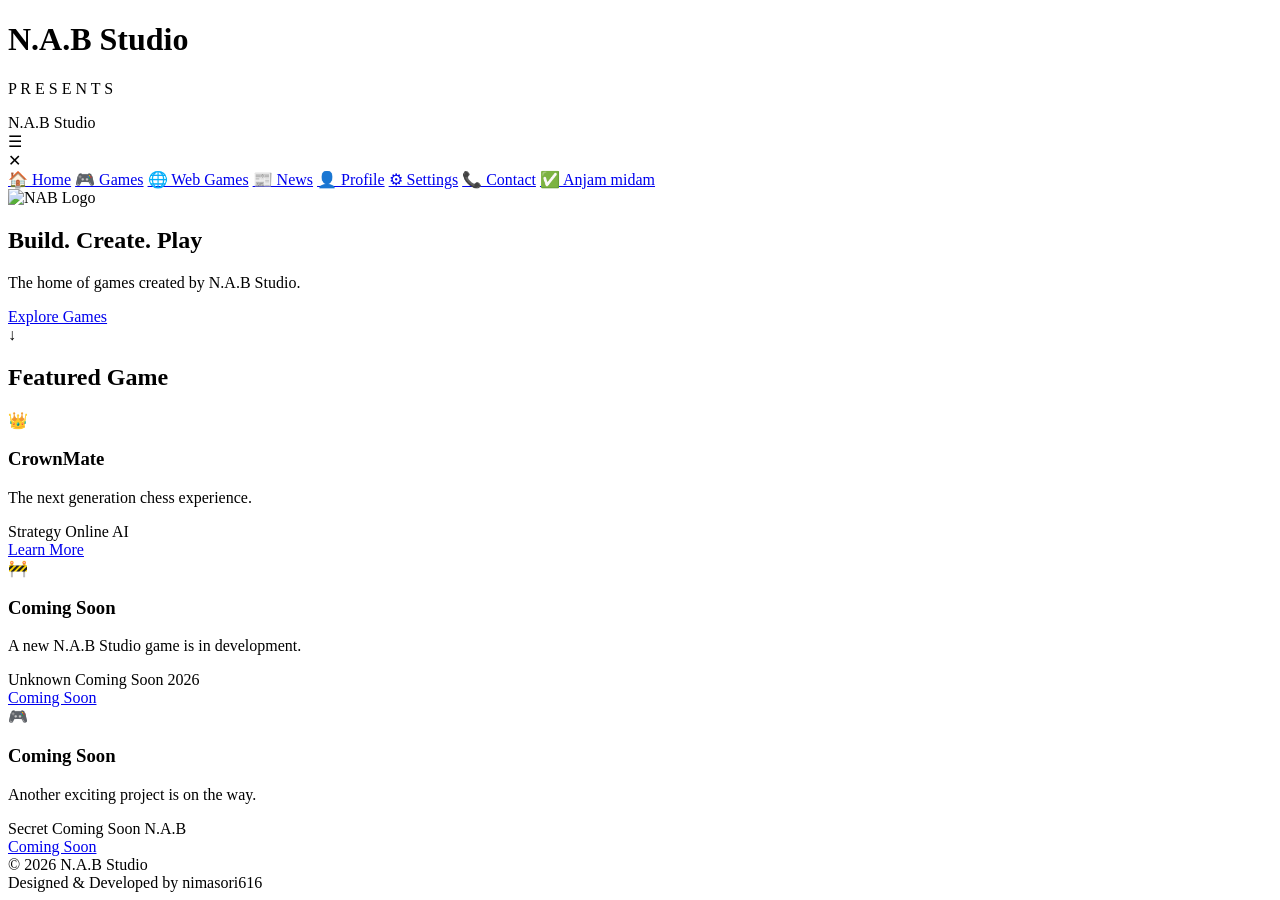
==== commit cdebfd62: "Add files via upload" ====
--- a/index.html
+++ b/index.html
@@ -4,14 +4,15 @@
 <head>
 
 <meta charset="UTF-8">
+
 <meta name="viewport" content="width=device-width, initial-scale=1.0">
 
-<title>N.A.B Studio | Web Design</title>
+<title>N.A.B Studio</title>
 
 <link rel="preconnect" href="https://fonts.googleapis.com">
 <link rel="preconnect" href="https://fonts.gstatic.com" crossorigin>
 
-<link href="https://fonts.googleapis.com/css2?family=Poppins:wght@300;400;600;700&display=swap" rel="stylesheet">
+<link href="https://fonts.googleapis.com/css2?family=Cinzel:wght@500;700&family=Poppins:wght@300;400;600;700&display=swap" rel="stylesheet">
 
 <link rel="stylesheet" href="style.css">
 
@@ -19,14 +20,30 @@
 
 <body>
 
+<!-- Intro -->
+
+<div id="intro">
+
+<h1>N.A.B Studio</h1>
+
+<p>P R E S E N T S</p>
+
+</div>
+
+<!-- Header -->
+
 <header>
 
 <div class="logo">
+
 N.A.B Studio
+
 </div>
 
 <div class="menu">
+
 ☰
+
 </div>
 
 </header>
@@ -37,184 +54,142 @@
 
 <div class="close-btn">✕</div>
 
-<a href="#home">🏠 Home</a>
-<a href="#portfolio">💼 Portfolio</a>
-<a href="#services">🚀 Services</a>
-<a href="#contact">📞 Contact</a>
+<a href="#">🏠 Home</a>
+
+<a href="#">🎮 Games</a>
+
+<a href="webgames.html">🌐 Web Games</a>
+
+<a href="comingsoon.html">📰 News</a>
+<a href="comingsoon.html">👤 Profile</a>
+<a href="comingsoon.html">⚙ Settings</a>
+<a href="comingsoon.html">📞 Contact</a>
+<a href="anjammidam.html" class="glass-btn">
+✅ Anjam midam 
+</a>
 
 </nav>
 
-<!-- HERO -->
+<!-- Hero -->
 
-<section class="hero" id="home">
+<section class="hero">
 
-<h1>
-Modern Websites
-<br>
-For Modern Businesses
-</h1>
+  <img
+    src="assets/images/logo.png"
+    class="hero-logo"
+    alt="NAB Logo">
 
-<p>
+  <h1>Build. Create. Play</h1>
 
-We create fast, responsive and modern websites
-that help your business grow online.
+  <p>
+    The home of games created by N.A.B Studio.
+  </p>
 
-</p>
+  <a href="#" class="button">
+    Explore Games
+  </a>
 
-<div class="hero-buttons">
+  <div class="scroll">
+    ↓
+  </div>
 
-<a href="#portfolio" class="gold-btn">
-View Portfolio
-</a>
+</section>
 
-<a href="#contact" class="glass-btn">
-Contact Us
-</a>
+<!-- Featured Game -->
+
+<section class="games">
+
+  <h2>Featured Game</h2>
+
+  <div class="game-card">
+
+    <div class="game-image">
+      👑
+    </div>
+
+    <h3>CrownMate</h3>
+
+    <p>
+      The next generation chess experience.
+    </p>
+
+    <div class="tags">
+
+      <span>Strategy</span>
+
+      <span>Online</span>
+
+      <span>AI</span>
+
+    </div>
+
+    <a href="#" class="learn">
+      Learn More
+    </a>
+
+  </div>
+
+<div class="game-card">
+
+    <div class="game-image">
+        🚧
+    </div>
+
+    <h3>Coming Soon</h3>
+
+    <p>
+        A new N.A.B Studio game is in development.
+    </p>
+
+    <div class="tags">
+        <span>Unknown</span>
+        <span>Coming Soon</span>
+        <span>2026</span>
+    </div>
+
+    <a href="#" class="learn">
+        Coming Soon
+    </a>
+
+</div>
+
+<div class="game-card">
+
+    <div class="game-image">
+        🎮
+    </div>
+
+    <h3>Coming Soon</h3>
+
+    <p>
+        Another exciting project is on the way.
+    </p>
+
+    <div class="tags">
+        <span>Secret</span>
+        <span>Coming Soon</span>
+        <span>N.A.B</span>
+    </div>
+
+    <a href="#" class="learn">
+        Coming Soon
+    </a>
 
 </div>
 
 </section>
-
-<!-- PORTFOLIO -->
-
-<section class="portfolio" id="portfolio">
-
-<h2>Our Portfolio</h2>
-
-<div class="cards">
-
-<div class="card portfolio-card">
-
-<img src="https://placehold.co/600x400/111111/D4AF37?text=Project+1">
-
-<h3>Business Website</h3>
-
-<p>
-Modern responsive business website.
-</p>
-
-<a href="#" class="gold-btn">
-View Project
-</a>
-
-</div>
-
-<div class="card portfolio-card">
-
-<img src="https://placehold.co/600x400/111111/D4AF37?text=Project+2">
-
-<h3>Personal Portfolio</h3>
-
-<p>
-Modern personal portfolio website.
-</p>
-
-<a href="#" class="gold-btn">
-View Project
-</a>
-
-</div>
-
-<div class="card portfolio-card">
-
-<img src="https://placehold.co/600x400/111111/D4AF37?text=Project+3">
-
-<h3>Gaming Website</h3>
-
-<p>
-Gaming website with modern UI.
-</p>
-
-<a href="#" class="gold-btn">
-View Project
-</a>
-
-</div>
-
-<div class="card">
-
-<div class="icon">👤</div>
-
-<h3>Personal Portfolio</h3>
-
-<p>Professional portfolio website.</p>
-
-</div>
-
-<div class="card">
-
-<div class="icon">🎮</div>
-
-<h3>Gaming Website</h3>
-
-<p>Gaming platform design.</p>
-
-</div>
-
-</div>
-
-</section>
-
-<!-- SERVICES -->
-
-<section class="services" id="services">
-
-<h2>Services</h2>
-
-<div class="cards">
-
-<div class="card">
-
-<h3>Personal Website</h3>
-
-</div>
-
-<div class="card">
-
-<h3>Company Website</h3>
-
-</div>
-
-<div class="card">
-
-<h3>Landing Page</h3>
-
-</div>
-
-<div class="card">
-
-<h3>Responsive Design</h3>
-
-</div>
-
-</div>
-
-</section>
-
-<!-- CONTACT -->
-
-<section class="contact" id="contact">
-
-<h2>Let's Work Together</h2>
-
-<p>
-
-Need a modern website?
-
-Contact N.A.B Studio today.
-
-</p>
-
-<a href="#" class="gold-btn">
-
-Contact Now
-
-</a>
-
-</section>
-
 <script src="script.js"></script>
 
+<footer class="footer">
+
+© 2026 N.A.B Studio
+
+<br>
+
+Designed & Developed by
+<span>nimasori616</span>
+
+</footer>
+
 </body>
-
 </html>
